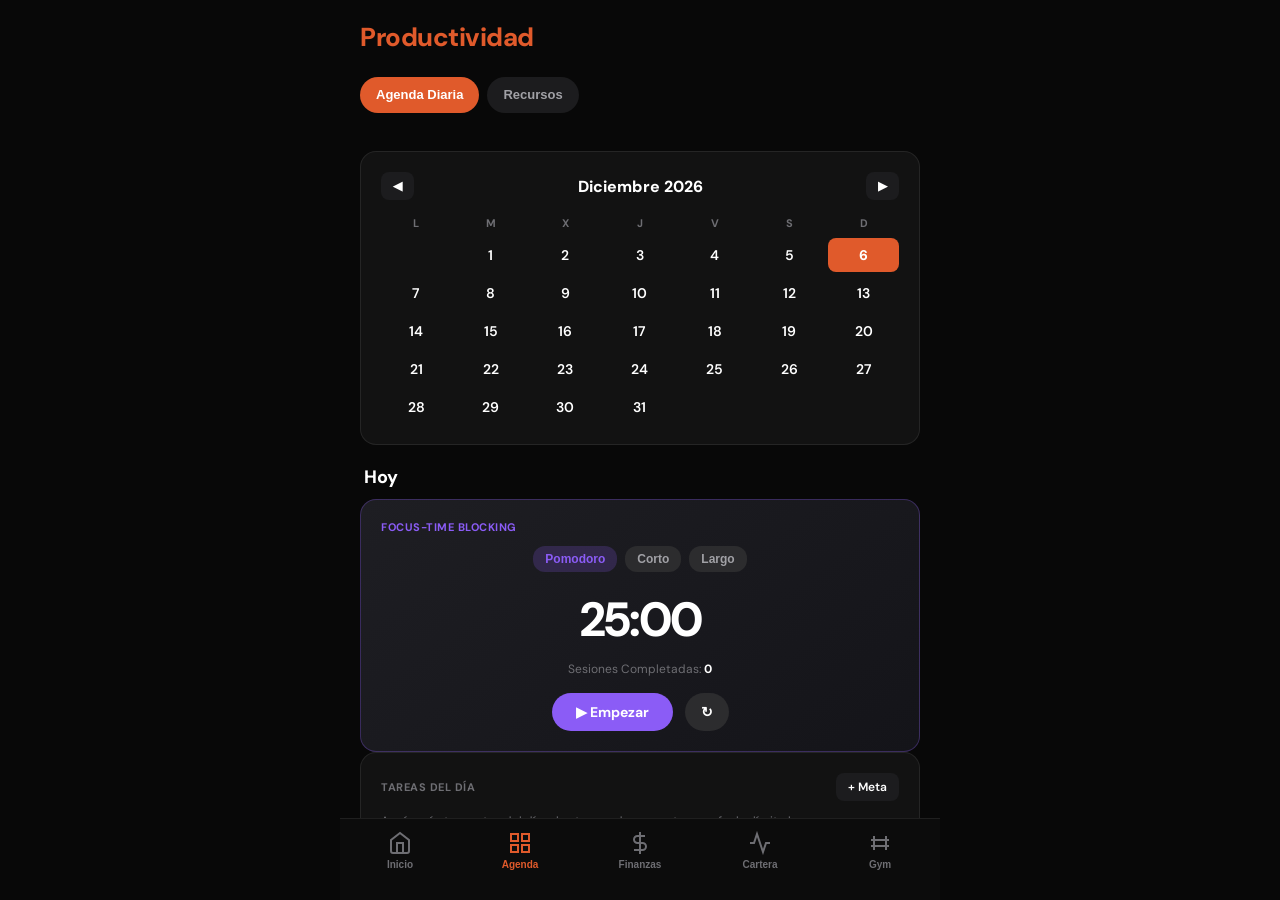
==== calendario.html @ c9ccfb36 "Update calendario.html" ====
<!DOCTYPE html>
<html lang="es">
<head>
<meta charset="UTF-8">
<meta name="viewport" content="width=device-width, initial-scale=1.0, maximum-scale=1.0, user-scalable=no">
<meta name="theme-color" content="#080808">
<title>Dancab - Productividad</title>
<link href="https://fonts.googleapis.com/css2?family=DM+Sans:wght@400;500;700;800&display=swap" rel="stylesheet">
<link rel="stylesheet" href="css/base.css">
<link rel="stylesheet" href="css/UI.css">
<style>
  /* Estilos Calendario y Widgets */
  .cal-header { display: flex; justify-content: space-between; align-items: center; margin-bottom: 16px; }
  .cal-grid { display: grid; grid-template-columns: repeat(7, 1fr); gap: 4px; text-align: center; }
  .cal-day-name { font-size: 11px; font-weight: 700; color: var(--t3); margin-bottom: 8px; }
  .cal-day { padding: 8px 0; border-radius: 8px; font-size: 14px; font-weight: 600; color: var(--t1); cursor: pointer; transition: 0.2s; display: flex; flex-direction: column; align-items: center; justify-content: center; }
  .cal-day.empty { visibility: hidden; }
  .cal-day.today { color: var(--acc); font-weight: 800; }
  .cal-day.selected { background: var(--acc); color: #fff; }
  
  .pomo-timer { font-size: 48px; font-weight: 800; text-align: center; letter-spacing: -2px; margin: 10px 0; font-variant-numeric: tabular-nums; }
  .pomo-tabs { display: flex; gap: 8px; justify-content: center; margin-bottom: 16px; }
  .pomo-tab { background: var(--bg4); color: var(--t2); border: none; padding: 6px 12px; border-radius: 12px; font-size: 12px; font-weight: 700; cursor: pointer; }
  .pomo-tab.on { background: rgba(139, 92, 246, 0.2); color: #8b5cf6; }
  
  .check-circle { width: 20px; height: 20px; border-radius: 50%; border: 2px solid var(--line); display: flex; align-items: center; justify-content: center; cursor: pointer; flex-shrink: 0; }
  .check-circle.checked { background: var(--acc); border-color: var(--acc); }
  .check-circle.checked::after { content: '✓'; color: #fff; font-size: 12px; font-weight: bold; }

  /* Pill Styles Fijos */
  .ag-pill-container { display: flex; flex-direction: row; align-items: center; gap: 8px; margin-bottom: 16px; overflow-x: auto; padding-bottom: 4px; width: 100%; flex: 0 0 auto; min-height: 45px; }
  .ag-pill-container::-webkit-scrollbar { display: none; }
  .ag-pill { background: var(--bg3); color: var(--t2); padding: 8px 16px; border-radius: 20px; font-size: 13px; font-weight: 700; cursor: pointer; white-space: nowrap; border: none; flex: 0 0 auto; height: 36px; display: inline-flex; align-items: center; justify-content: center; }
  .ag-pill.on { background: var(--acc); color: #fff; }
</style>
</head>
<body>
<div class="app">

  <div class="screen on">
    <div class="topbar">
      <div style="font-weight:800;font-size:26px;color:var(--acc);letter-spacing:-0.5px;">Productividad</div>
    </div>

    <div class="scroll" style="padding-bottom: 90px;">

      <!-- SELECTOR DE VISTAS -->
      <div class="ag-pill-container" id="s-tareas">
        <button class="ag-pill on" onclick="switchTaskView('agenda', this)">Agenda Diaria</button>
        <button class="ag-pill" onclick="switchTaskView('resources', this)">Recursos</button>
      </div>

      <!-- VISTA 1: AGENDA -->
      <div id="tv-agenda">
          <div class="card card-full">
            <div class="cal-header">
                <button class="btn btn-sm" style="background:var(--bg3); color:var(--t1);" onclick="changeMonth(-1)">◀</button>
                <div id="cal-month-year" style="font-weight:800; font-size:16px; text-transform:capitalize;">Mes Año</div>
                <button class="btn btn-sm" style="background:var(--bg3); color:var(--t1);" onclick="changeMonth(1)">▶</button>
            </div>
            <div class="cal-grid">
                <div class="cal-day-name">L</div><div class="cal-day-name">M</div><div class="cal-day-name">X</div><div class="cal-day-name">J</div><div class="cal-day-name">V</div><div class="cal-day-name">S</div><div class="cal-day-name">D</div>
            </div>
            <div class="cal-grid" id="cal-days"></div>
          </div>

          <div style="margin: 20px 0 10px 4px; font-weight:800; font-size:18px; color:var(--t1);" id="selected-date-label">Hoy</div>

          <!-- FOCUS-TIME BLOCKING -->
          <div class="card card-full" style="background: linear-gradient(145deg, rgba(30,30,35,1) 0%, rgba(20,20,25,1) 100%); border: 1px solid rgba(139, 92, 246, 0.3);">
            <div class="card-title" style="color: #8b5cf6;" id="pomo-label">FOCUS-TIME BLOCKING</div>
            <div class="pomo-tabs" id="tv-pomo">
                <button class="pomo-tab on" onclick="setPomoMode('focus', this)">Pomodoro</button>
                <button class="pomo-tab" onclick="setPomoMode('short', this)">Corto</button>
                <button class="pomo-tab" onclick="setPomoMode('long', this)">Largo</button>
            </div>
            <div class="pomo-timer" id="pomo-display">25:00</div>
            <div style="text-align:center; font-size:12px; color:var(--t3); margin-bottom:16px;">Sesiones Completadas: <span id="pomo-sessions" style="color:var(--t1); font-weight:bold;">0</span></div>
            <div style="display:flex; justify-content:center; gap:12px;">
                <button class="btn" style="background:#8b5cf6; color:#fff; font-weight:700; padding:10px 24px; border-radius:20px;" id="pomo-play" onclick="togglePomo()">▶ Empezar</button>
                <button class="btn" style="background:var(--bg4); color:var(--t1); font-weight:700; padding:10px 16px; border-radius:20px;" onclick="resetPomo()">↻</button>
            </div>
          </div>

          <!-- GOAL SETTING (METAS) -->
          <div class="card card-full">
            <div class="card-header" style="margin-bottom:12px;">
                <span class="card-title" style="margin-bottom:0;">TAREAS DEL DÍA</span>
                <button class="btn btn-sm" style="background:var(--bg3); color:var(--t1);" onclick="openModal('modal-task')">+ Meta</button>
            </div>
            <div style="font-size:12px; color:var(--t3); margin-bottom:16px;">Aquí verás tus metas del día y las tareas de proyectos con fecha límite hoy.</div>
            <div id="tasks-list"></div>
          </div>

          <!-- PROYECTOS (Reemplazando Hábitos) -->
          <div class="card card-full">
              <div class="card-header" style="margin-bottom:12px;">
                  <span class="card-title" style="margin-bottom:0;">PROYECTOS</span>
              </div>
              <div style="font-size:12px; color:var(--t3); margin-bottom:16px;">Crea una Meta con categoría "Otro" para añadir un proyecto aquí.</div>
              <div id="projects-container">
                  <!-- Se rellena con JS -->
              </div>
          </div>
      </div>

      <!-- VISTA 2: RECURSOS -->
      <div id="tv-resources" style="display:none;">
        <div class="card card-full">
            <div class="card-header" style="margin-bottom:16px;">
                <span class="card-title" style="margin-bottom:0;">WORKSPACE & RESOURCES</span>
                <button class="btn btn-sm" style="background:var(--acc); color:#fff;" onclick="openModal('modal-resource')">+ Recurso</button>
            </div>
            <div id="resources-list"></div>
        </div>
      </div>

    </div>
  </div>

  <nav class="nav">
    <button class="nav-btn" onclick="window.location.href='index.html'"><svg viewBox="0 0 24 24" fill="none" stroke="currentColor" stroke-width="2"><path d="M3 9l9-7 9 7v11a2 2 0 01-2 2H5a2 2 0 01-2-2z"/><polyline points="9 22 9 12 15 12 15 22"/></svg><span class="nav-label">Inicio</span></button>
    <button class="nav-btn on" onclick="window.location.href='calendario.html'"><svg viewBox="0 0 24 24" fill="none" stroke="currentColor" stroke-width="2"><rect x="3" y="3" width="7" height="7"/><rect x="14" y="3" width="7" height="7"/><rect x="3" y="14" width="7" height="7"/><rect x="14" y="14" width="7" height="7"/></svg><span class="nav-label">Agenda</span></button>
    <button class="nav-btn" onclick="window.location.href='finanzas.html'"><svg viewBox="0 0 24 24" fill="none" stroke="currentColor" stroke-width="2"><line x1="12" y1="1" x2="12" y2="23"/><path d="M17 5H9.5a3.5 3.5 0 000 7h5a3.5 3.5 0 010 7H6"/></svg><span class="nav-label">Finanzas</span></button>
    <button class="nav-btn" onclick="window.location.href='cartera.html'"><svg viewBox="0 0 24 24" fill="none" stroke="currentColor" stroke-width="2"><polyline points="22 12 18 12 15 21 9 3 6 12 2 12"/></svg><span class="nav-label">Cartera</span></button>
    <button class="nav-btn" onclick="window.location.href='gym.html'"><svg viewBox="0 0 24 24" fill="none" stroke="currentColor" stroke-width="2"><path d="M6 5v14M18 5v14M3 9h18M3 15h18"/></svg><span class="nav-label">Gym</span></button>
  </nav>

  <!-- MODAL: AÑADIR META / PROYECTO -->
  <div class="overlay" id="modal-task" onclick="closeModal('modal-task',event)">
    <div class="modal">
      <div class="modal-handle"></div>
      <div class="modal-title" style="margin-bottom:20px;">Nueva Meta</div>
      <label class="form-label">¿Qué quieres lograr?</label>
      <input type="text" id="t-name" class="form-input" placeholder="...">
      
      <div style="display:flex; gap:10px;">
          <div style="flex:1;">
              <label class="form-label">Categoría</label>
              <select id="t-cat" class="form-input">
                  <option value="Trabajo">Trabajo</option>
                  <option value="Personal">Personal</option>
                  <option value="Estudio">Estudio</option>
                  <option value="Otro">Otro (Proyecto)</option>
              </select>
          </div>
          <div style="flex:1;">
              <label class="form-label">Hora (Opcional)</label>
              <input type="time" id="t-time" class="form-input">
          </div>
      </div>

      <div style="display:flex; gap:10px;">
          <div style="flex:1;">
              <label class="form-label">Fecha de inicio/Límite</label>
              <input type="date" id="t-start-date" class="form-input">
          </div>
          <div style="flex:1;">
              <label class="form-label">Repetir</label>
              <select id="t-recurrence" class="form-input" onchange="toggleCustomRecurrence()">
                  <option value="none">Solo este día</option>
                  <option value="weekdays">Lunes a Viernes</option>
                  <option value="daily">Todos los días</option>
                  <option value="weekly">Semanalmente</option>
                  <option value="custom">Personalizado...</option>
              </select>
          </div>
      </div>

      <div id="custom-recurrence-options" style="display:none; background:var(--bg2); padding:16px; border-radius:12px; margin-bottom:16px; border:1px solid var(--line);">
          <label class="form-label" style="font-size:11px; margin-top:0;">Días de la semana</label>
          <div style="display:flex; gap:4px; margin-bottom:16px; justify-content:space-between;">
              <button class="btn btn-sm custom-day-btn" data-day="1" style="background:var(--bg3); color:var(--t1); flex:1; padding:8px 0; font-size: 10px;" onclick="toggleCustomDay(this)">L</button>
              <button class="btn btn-sm custom-day-btn" data-day="2" style="background:var(--bg3); color:var(--t1); flex:1; padding:8px 0; font-size: 10px;" onclick="toggleCustomDay(this)">M</button>
              <button class="btn btn-sm custom-day-btn" data-day="3" style="background:var(--bg3); color:var(--t1); flex:1; padding:8px 0; font-size: 10px;" onclick="toggleCustomDay(this)">X</button>
              <button class="btn btn-sm custom-day-btn" data-day="4" style="background:var(--bg3); color:var(--t1); flex:1; padding:8px 0; font-size: 10px;" onclick="toggleCustomDay(this)">J</button>
              <button class="btn btn-sm custom-day-btn" data-day="5" style="background:var(--bg3); color:var(--t1); flex:1; padding:8px 0; font-size: 10px;" onclick="toggleCustomDay(this)">V</button>
              <button class="btn btn-sm custom-day-btn" data-day="6" style="background:var(--bg3); color:var(--t1); flex:1; padding:8px 0; font-size: 10px;" onclick="toggleCustomDay(this)">S</button>
              <button class="btn btn-sm custom-day-btn" data-day="0" style="background:var(--bg3); color:var(--t1); flex:1; padding:8px 0; font-size: 10px;" onclick="toggleCustomDay(this)">D</button>
          </div>
          <label class="form-label" style="font-size:11px;">Fecha de fin</label>
          <input type="date" id="t-recurrence-end" class="form-input" style="margin-bottom:0;">
      </div>

      <button class="btn btn-primary" style="width:100%; margin-top:10px;" onclick="addTask()">Guardar Meta / Proyecto</button>
    </div>
  </div>

  <!-- MODAL: VER DETALLES DE LA TAREA -->
  <div class="overlay" id="modal-view-task" onclick="closeModal('modal-view-task',event)">
    <div class="modal">
      <div class="modal-handle"></div>
      <div class="modal-title" id="vt-title" style="margin-bottom:10px; color:var(--acc);">Título</div>
      <div id="vt-meta" style="font-size:12px; color:var(--t3); margin-bottom:20px; font-weight:600; line-height: 1.5;"></div>
      <label class="form-label" style="font-size:10px;">DESCRIPCIÓN</label>
      <div id="vt-desc" style="font-size:14px; color:var(--t1); white-space: pre-wrap; background: var(--bg2); padding: 16px; border-radius: 10px; border: 1px solid var(--line); min-height: 60px;"></div>
    </div>
  </div>

  <!-- MODAL: RECURSO -->
  <div class="overlay" id="modal-resource" onclick="closeModal('modal-resource',event)">
    <div class="modal">
      <div class="modal-handle"></div>
      <div class="modal-title" style="margin-bottom:20px;">Nuevo Recurso</div>
      <label class="form-label">Título</label>
      <input type="text" id="res-title" class="form-input" placeholder="...">
      <label class="form-label">URL</label>
      <input type="url" id="res-url" class="form-input" placeholder="https://...">
      <label class="form-label">Etiqueta</label>
      <input type="text" id="res-cat" class="form-input" placeholder="Ej: Trabajo, Guías...">
      <button class="btn btn-primary" style="width:100%; margin-top:10px;" onclick="addResource()">Guardar Recurso</button>
    </div>
  </div>

  <div class="toast-container" id="toast-container"></div>
</div>

<script src="js/main.js?v=99"></script>
<script src="js/calendario.js?v=99"></script>
</body>
</html>
---- css/base.css ----
:root {
  /* Fondo y tarjetas */
  --bg1: #080808;
  --bg2: #121212;
  --bg3: #1c1c1e;
  --bg4: #2c2c2e;
  
  /* Textos */
  --t1: #ffffff;
  --t2: #a1a1a6;
  --t3: #6e6e73;
  
  /* Colores de acento */
  --acc: #e05a2b; /* Naranja principal Dancab */
  --blu: #3b82f6; 
  --grn: #27ae60; 
  --red: #e74c3c; 
  --yel: #f59e0b; 
  --pur: #8b5cf6;
  
  /* Líneas divisorias */
  --line: rgba(255, 255, 255, 0.08);
}

* { 
  margin: 0; 
  padding: 0; 
  box-sizing: border-box; 
  -webkit-tap-highlight-color: transparent; 
}

body { 
  font-family: 'DM Sans', sans-serif; 
  background: var(--bg1); 
  color: var(--t1); 
  overflow: hidden; 
}
---- css/UI.css ----
/* =========================================
   RESETEO Y ESTRUCTURA (FIX MÓVIL)
   ========================================= */
html, body {
    height: 100%;
    margin: 0;
    padding: 0;
    overflow: hidden; 
    background: var(--bg1);
}

.app { 
    height: 100dvh; 
    width: 100vw; 
    display: flex; 
    flex-direction: column; 
    max-width: 600px; 
    margin: 0 auto; 
    background: var(--bg1); 
    position: relative;
}

.screen { flex: 1; display: none; flex-direction: column; overflow: hidden; }
.screen.on { display: flex; }

/* =========================================
   ÁREA DE SCROLL (MÓVIL FIX - VISIÓN COMPLETA)
   ========================================= */
.scroll { 
    flex: 1; 
    overflow-y: auto; 
    padding: 10px 20px 180px; /* Este margen evita que el menú tape el contenido */
    display: flex; 
    flex-direction: column; 
    gap: 16px; 
    -webkit-overflow-scrolling: touch; 
}

/* =========================================
   COMPONENTES DE INTERFAZ (TARJETAS)
   ========================================= */
.topbar { padding: 20px 20px 10px; display: flex; justify-content: space-between; align-items: center; z-index: 10; background: var(--bg1); }
.page-title { font-size: 24px; font-weight: 700; color: var(--t1); }

.card { background: var(--bg2); border-radius: 16px; padding: 20px; border: 1px solid var(--line); }
.card-full { grid-column: 1 / -1; }
.card-header { display: flex; justify-content: space-between; align-items: center; margin-bottom: 16px; }
.card-title { font-size: 11px; color: var(--t3); font-weight: 700; text-transform: uppercase; letter-spacing: 0.5px; margin-bottom: 12px; display: block; }
.big-bal { font-size: 32px; font-weight: 800; color: var(--t1); margin-top: 4px; }

/* =========================================
   FORMULARIOS Y BOTONES (RECUPERADOS COMO ANTES)
   ========================================= */
.form-label { font-size: 11px; font-weight: 700; color: var(--acc); margin-bottom: 6px; text-transform: uppercase; letter-spacing: 0.5px; display: block; }
.form-input { width: 100%; padding: 12px; background: var(--bg3); border: 1px solid var(--line); border-radius: 10px; color: var(--t1); font-family: inherit; font-size: 14px; box-sizing: border-box; margin-bottom: 16px; transition: border-color 0.2s; }
.form-input:focus { outline: none; border-color: var(--acc); }

.btn { background: var(--bg3); color: var(--t1); border: none; padding: 12px 20px; border-radius: 12px; font-weight: 600; font-size: 14px; cursor: pointer; transition: 0.2s; font-family: inherit; }
.btn-sm { padding: 6px 12px; font-size: 12px; border-radius: 8px; }
.btn-primary { background: var(--acc); color: #fff; }
.btn-danger { background: transparent !important; border: none !important; color: var(--red) !important; font-size: 16px !important; font-weight: bold; cursor: pointer; padding: 4px 8px; display: inline-flex; align-items: center; justify-content: center; transition: opacity 0.2s; }

/* =========================================
   MODALES (VENTANAS DE AÑADIR RECUPERADAS)
   ========================================= */
.overlay { position: fixed; top: 0; left: 0; width: 100%; height: 100%; background: rgba(0,0,0,0.6); z-index: 100; opacity: 0; pointer-events: none; transition: 0.3s; display: flex; align-items: flex-end; justify-content: center; backdrop-filter: blur(5px); }
.overlay.on { opacity: 1; pointer-events: all; }
.modal { background: var(--bg2); width: 100%; max-width: 600px; border-radius: 24px 24px 0 0; padding: 24px; transform: translateY(100%); transition: 0.3s cubic-bezier(0.1, 0.8, 0.2, 1); max-height: 90vh; overflow-y: auto; border-top: 1px solid var(--line); }
.overlay.on .modal { transform: translateY(0); }
.modal-handle { width: 40px; height: 4px; background: var(--bg4); border-radius: 2px; margin: 0 auto 20px; }

/* =========================================
   PESTAÑAS (TABS DE GYM Y FINANZAS)
   ========================================= */
.fin-tabs, .gym-tabs { display: flex; gap: 10px; margin-bottom: 16px; overflow-x: auto; padding: 4px 0; flex-shrink: 0; scrollbar-width: none; }
.fin-tabs::-webkit-scrollbar { display: none; }
.fin-tab, .gym-tab { background: var(--bg3); color: var(--t2); border: none; padding: 12px 24px; border-radius: 25px; font-weight: 700; font-size: 13px; cursor: pointer; transition: all 0.2s; white-space: nowrap; flex-shrink: 0; min-height: 40px; display: flex; align-items: center; justify-content: center; }
.fin-tab.on, .gym-tab.on { background: var(--acc); color: #fff; box-shadow: 0 4px 10px rgba(224, 90, 43, 0.3); }

/* =========================================
   BARRA DE NAVEGACIÓN INFERIOR (SÓLIDA Y SEGURA)
   ========================================= */
.nav { 
    position: fixed; 
    bottom: 0; 
    left: 50%; 
    transform: translateX(-50%); 
    width: 100%; 
    max-width: 600px;
    background: #0c0c0c; 
    border-top: 1px solid var(--line); 
    display: flex; 
    justify-content: space-around; 
    padding: 12px 0 30px; 
    z-index: 100; 
}

.nav-btn { 
    background: none !important; 
    border: none !important; 
    box-shadow: none !important;
    color: var(--t3); 
    display: flex; 
    flex-direction: column; 
    align-items: center; 
    gap: 4px; 
    cursor: pointer; 
    transition: 0.2s;
    flex: 1;
    -webkit-tap-highlight-color: transparent; 
}

.nav-btn.on { color: var(--acc); }
.nav-btn svg { width: 24px; height: 24px; stroke: currentColor; }
.nav-label { font-size: 10px; font-weight: 600; }


.modal-handle { 
    width: 40px; 
    height: 4px; 
    background: var(--bg4); 
    border-radius: 2px; 
    margin: 0 auto 20px; 
    position: relative;
}

/* Esto crea un área táctil invisible más grande para que sea fácil agarrarlo */
.modal-handle::after {
    content: '';
    position: absolute;
    top: -20px;
    bottom: -20px;
    left: -30px;
    right: -30px;
}
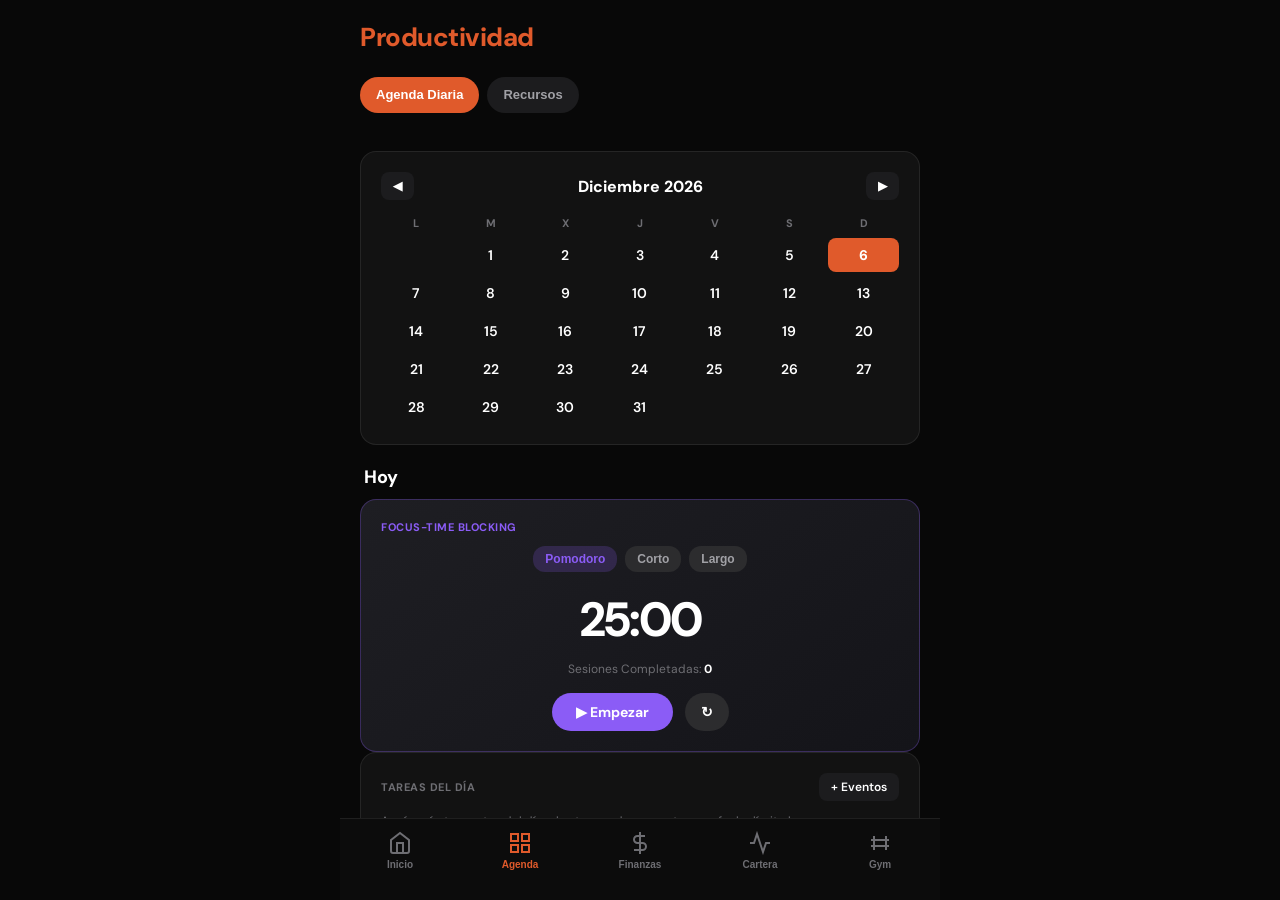
==== commit 80319941: "Update calendario.html" ====
--- a/calendario.html
+++ b/calendario.html
@@ -86,13 +86,13 @@
           <div class="card card-full">
             <div class="card-header" style="margin-bottom:12px;">
                 <span class="card-title" style="margin-bottom:0;">TAREAS DEL DÍA</span>
-                <button class="btn btn-sm" style="background:var(--bg3); color:var(--t1);" onclick="openModal('modal-task')">+ Meta</button>
+                <button class="btn btn-sm" style="background:var(--bg3); color:var(--t1);" onclick="openModal('modal-task')">+ Eventos</button>
             </div>
             <div style="font-size:12px; color:var(--t3); margin-bottom:16px;">Aquí verás tus metas del día y las tareas de proyectos con fecha límite hoy.</div>
             <div id="tasks-list"></div>
           </div>
 
-          <!-- PROYECTOS (Reemplazando Hábitos) -->
+          <!-- PROYECTOS -->
           <div class="card card-full">
               <div class="card-header" style="margin-bottom:12px;">
                   <span class="card-title" style="margin-bottom:0;">PROYECTOS</span>
@@ -126,6 +126,20 @@
     <button class="nav-btn" onclick="window.location.href='gym.html'"><svg viewBox="0 0 24 24" fill="none" stroke="currentColor" stroke-width="2"><path d="M6 5v14M18 5v14M3 9h18M3 15h18"/></svg><span class="nav-label">Gym</span></button>
   </nav>
 
+  <!-- ================= MODALES ================= -->
+
+  <!-- MODAL: CONFIRMAR BORRADO -->
+  <div class="overlay" id="modal-confirm-delete" onclick="closeModal('modal-confirm-delete',event)">
+    <div class="modal">
+      <div class="modal-title" id="confirm-del-title" style="margin-bottom:10px; color:var(--red);">Eliminar</div>
+      <div id="confirm-del-msg" style="font-size:14px; color:var(--t1); margin-bottom:24px;">¿Estás seguro?</div>
+      <div style="display:flex; gap:10px;">
+          <button class="btn" style="flex:1; background:var(--bg3); color:var(--t1);" onclick="closeModal('modal-confirm-delete')">Cancelar</button>
+          <button class="btn btn-danger" style="flex:1; background:var(--red); color:#fff; border:none;" id="confirm-del-btn">Sí, borrar</button>
+      </div>
+    </div>
+  </div>
+
   <!-- MODAL: AÑADIR META / PROYECTO -->
   <div class="overlay" id="modal-task" onclick="closeModal('modal-task',event)">
     <div class="modal">
@@ -152,7 +166,7 @@
 
       <div style="display:flex; gap:10px;">
           <div style="flex:1;">
-              <label class="form-label">Fecha de inicio/Límite</label>
+              <label class="form-label">Fecha de inicio</label>
               <input type="date" id="t-start-date" class="form-input">
           </div>
           <div style="flex:1;">
@@ -197,6 +211,77 @@
     </div>
   </div>
 
+  <!-- MODAL: EDITAR META DIARIA -->
+  <div class="overlay" id="modal-edit-daily-task" onclick="closeModal('modal-edit-daily-task',event)">
+    <div class="modal">
+      <div class="modal-handle"></div>
+      <div class="modal-title" style="margin-bottom:20px;">Editar Meta</div>
+      
+      <input type="hidden" id="edit-dt-id">
+      
+      <label class="form-label">¿Qué quieres lograr?</label>
+      <input type="text" id="edit-dt-name" class="form-input">
+      
+      <label class="form-label">Descripción</label>
+      <textarea id="edit-dt-desc" class="form-input" style="min-height:60px;resize:none;" placeholder="..."></textarea>
+
+      <div style="display:flex; gap:10px;">
+          <div style="flex:1;">
+              <label class="form-label">Categoría</label>
+              <select id="edit-dt-cat" class="form-input">
+                  <option value="Trabajo">Trabajo</option>
+                  <option value="Personal">Personal</option>
+                  <option value="Estudio">Estudio</option>
+              </select>
+          </div>
+          <div style="flex:1;">
+              <label class="form-label">Hora</label>
+              <input type="time" id="edit-dt-time" class="form-input">
+          </div>
+      </div>
+      
+      <label class="form-label">Fecha</label>
+      <input type="date" id="edit-dt-date" class="form-input">
+
+      <button class="btn btn-primary" style="width:100%; margin-top:10px;" onclick="saveEditDailyTask()">Guardar Cambios</button>
+    </div>
+  </div>
+
+  <!-- MODAL: EDITAR TAREA DE PROYECTO -->
+  <div class="overlay" id="modal-edit-project-task" onclick="closeModal('modal-edit-project-task',event)">
+    <div class="modal">
+      <div class="modal-handle"></div>
+      <div class="modal-title" style="margin-bottom:20px;">Editar Tarea de Proyecto</div>
+      
+      <input type="hidden" id="edit-pt-pid">
+      <input type="hidden" id="edit-pt-tid">
+
+      <label class="form-label">Nombre de la tarea</label>
+      <input type="text" id="edit-pt-name" class="form-input" placeholder="...">
+
+      <label class="form-label">Descripción</label>
+      <textarea id="edit-pt-desc" class="form-input" style="min-height:60px;resize:none;" placeholder="..."></textarea>
+
+      <div style="display:flex; gap:10px;">
+          <div style="flex:1;">
+              <label class="form-label">Prioridad</label>
+              <select id="edit-pt-priority" class="form-input">
+                  <option value="ui">Urgente + Imp 🔴</option>
+                  <option value="ni">No Urg + Imp 🔵</option>
+                  <option value="un">Urg + No Imp 🟡</option>
+                  <option value="nn">No Urg + No Imp ⚪</option>
+              </select>
+          </div>
+          <div style="flex:1;">
+              <label class="form-label">Fecha Límite</label>
+              <input type="date" id="edit-pt-deadline" class="form-input">
+          </div>
+      </div>
+
+      <button class="btn btn-primary" style="width:100%; margin-top:10px;" onclick="saveEditProjectTask()">Guardar Cambios</button>
+    </div>
+  </div>
+
   <!-- MODAL: RECURSO -->
   <div class="overlay" id="modal-resource" onclick="closeModal('modal-resource',event)">
     <div class="modal">
@@ -215,7 +300,7 @@
   <div class="toast-container" id="toast-container"></div>
 </div>
 
-<script src="js/main.js?v=99"></script>
-<script src="js/calendario.js?v=99"></script>
+<script src="js/main.js?v=108"></script>
+<script src="js/calendario.js?v=108"></script>
 </body>
 </html>
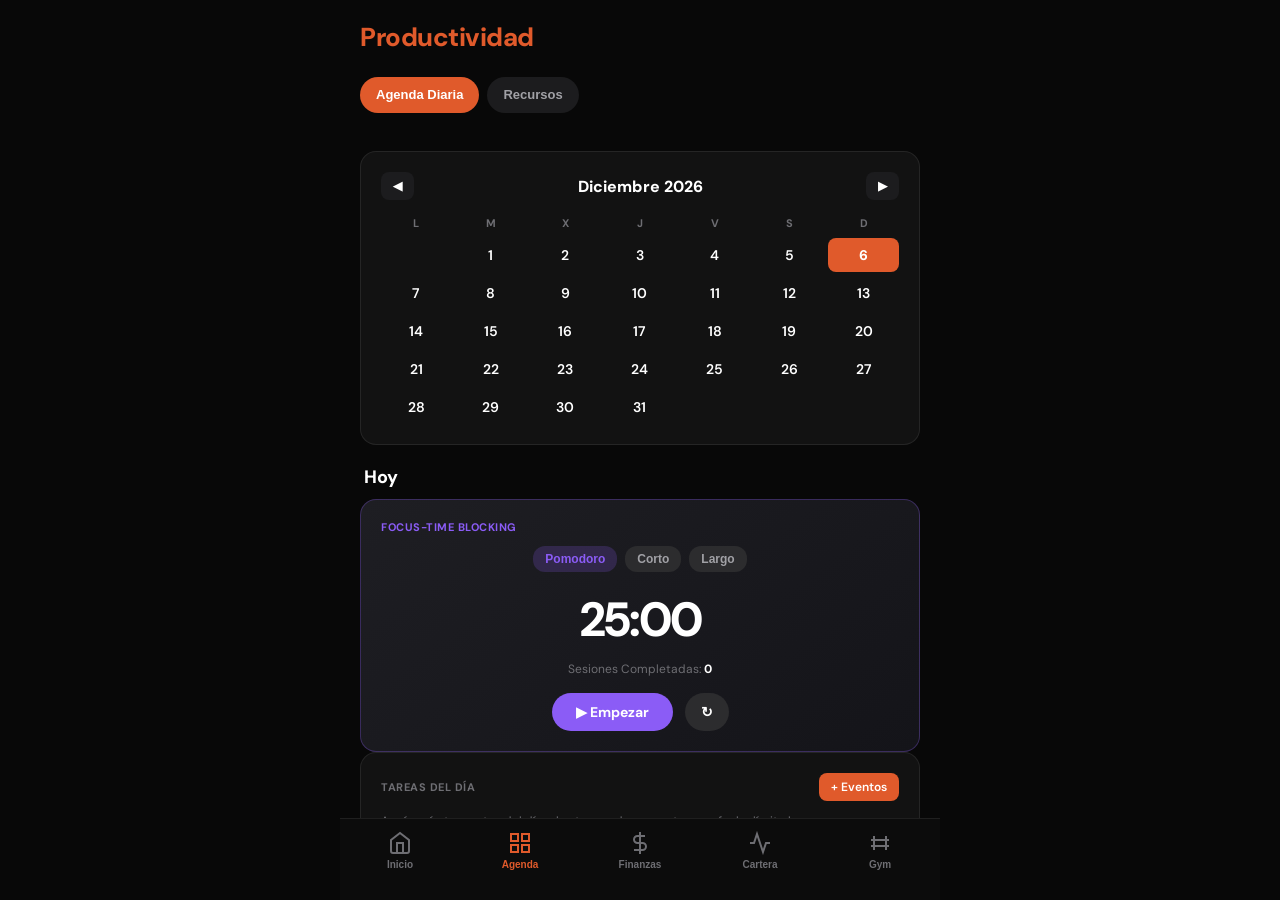
==== commit fa65585e: "Update calendario.html" ====
--- a/calendario.html
+++ b/calendario.html
@@ -86,7 +86,7 @@
           <div class="card card-full">
             <div class="card-header" style="margin-bottom:12px;">
                 <span class="card-title" style="margin-bottom:0;">TAREAS DEL DÍA</span>
-                <button class="btn btn-sm" style="background:var(--bg3); color:var(--t1);" onclick="openModal('modal-task')">+ Eventos</button>
+                <button class="btn btn-sm" style="background:var(--acc); color:var(--t1);" onclick="openModal('modal-task')">+ Eventos</button>
             </div>
             <div style="font-size:12px; color:var(--t3); margin-bottom:16px;">Aquí verás tus metas del día y las tareas de proyectos con fecha límite hoy.</div>
             <div id="tasks-list"></div>
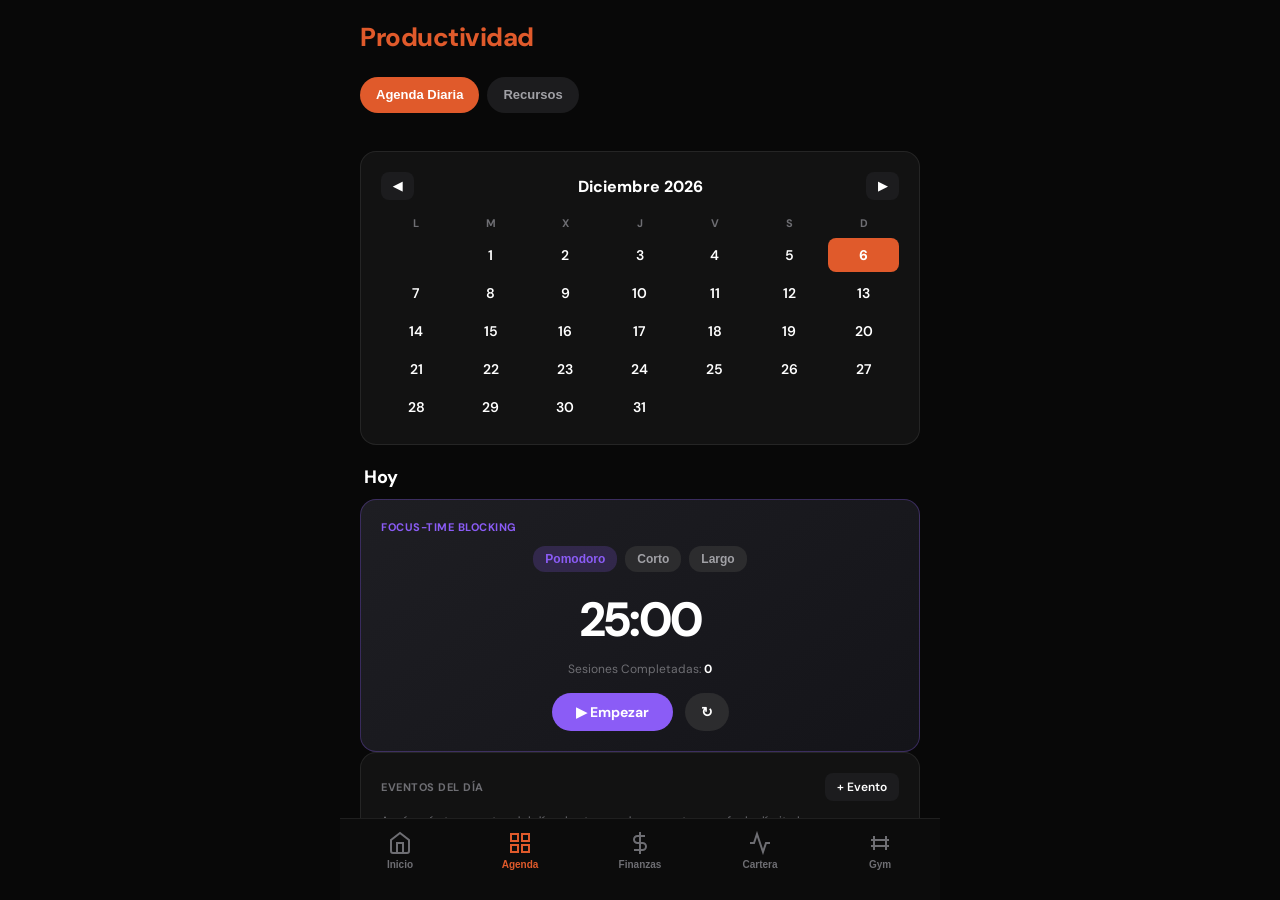
==== commit b8a7780b: "Update calendario.html" ====
--- a/calendario.html
+++ b/calendario.html
@@ -82,13 +82,13 @@
             </div>
           </div>
 
-          <!-- GOAL SETTING (METAS) -->
+          <!-- EVENTOS DEL DÍA -->
           <div class="card card-full">
             <div class="card-header" style="margin-bottom:12px;">
-                <span class="card-title" style="margin-bottom:0;">TAREAS DEL DÍA</span>
-                <button class="btn btn-sm" style="background:var(--acc); color:var(--t1);" onclick="openModal('modal-task')">+ Eventos</button>
-            </div>
-            <div style="font-size:12px; color:var(--t3); margin-bottom:16px;">Aquí verás tus metas del día y las tareas de proyectos con fecha límite hoy.</div>
+                <span class="card-title" style="margin-bottom:0;">EVENTOS DEL DÍA</span>
+                <button class="btn btn-sm" style="background:var(--bg3); color:var(--t1);" onclick="openModal('modal-task')">+ Evento</button>
+            </div>
+            <div style="font-size:12px; color:var(--t3); margin-bottom:16px;">Aquí verás tus eventos del día y las tareas de proyectos con fecha límite hoy.</div>
             <div id="tasks-list"></div>
           </div>
 
@@ -97,7 +97,7 @@
               <div class="card-header" style="margin-bottom:12px;">
                   <span class="card-title" style="margin-bottom:0;">PROYECTOS</span>
               </div>
-              <div style="font-size:12px; color:var(--t3); margin-bottom:16px;">Crea una Meta con categoría "Otro" para añadir un proyecto aquí.</div>
+              <div style="font-size:12px; color:var(--t3); margin-bottom:16px;">Crea un Nuevo Evento con categoría "Otro" para añadir un proyecto aquí.</div>
               <div id="projects-container">
                   <!-- Se rellena con JS -->
               </div>
@@ -140,13 +140,17 @@
     </div>
   </div>
 
-  <!-- MODAL: AÑADIR META / PROYECTO -->
+  <!-- MODAL: AÑADIR EVENTO / PROYECTO -->
   <div class="overlay" id="modal-task" onclick="closeModal('modal-task',event)">
     <div class="modal">
       <div class="modal-handle"></div>
-      <div class="modal-title" style="margin-bottom:20px;">Nueva Meta</div>
+      <div class="modal-title" style="margin-bottom:20px;">Nuevo Evento</div>
+      
       <label class="form-label">¿Qué quieres lograr?</label>
       <input type="text" id="t-name" class="form-input" placeholder="...">
+      
+      <label class="form-label">Descripción (Opcional)</label>
+      <textarea id="t-desc" class="form-input" style="min-height:60px;resize:none;" placeholder="Detalles del evento o proyecto..."></textarea>
       
       <div style="display:flex; gap:10px;">
           <div style="flex:1;">
@@ -196,7 +200,7 @@
           <input type="date" id="t-recurrence-end" class="form-input" style="margin-bottom:0;">
       </div>
 
-      <button class="btn btn-primary" style="width:100%; margin-top:10px;" onclick="addTask()">Guardar Meta / Proyecto</button>
+      <button class="btn btn-primary" style="width:100%; margin-top:10px;" onclick="addTask()">Guardar Evento / Proyecto</button>
     </div>
   </div>
 
@@ -211,11 +215,11 @@
     </div>
   </div>
 
-  <!-- MODAL: EDITAR META DIARIA -->
+  <!-- MODAL: EDITAR EVENTO DIARIO -->
   <div class="overlay" id="modal-edit-daily-task" onclick="closeModal('modal-edit-daily-task',event)">
     <div class="modal">
       <div class="modal-handle"></div>
-      <div class="modal-title" style="margin-bottom:20px;">Editar Meta</div>
+      <div class="modal-title" style="margin-bottom:20px;">Editar Evento</div>
       
       <input type="hidden" id="edit-dt-id">
       
@@ -300,7 +304,7 @@
   <div class="toast-container" id="toast-container"></div>
 </div>
 
-<script src="js/main.js?v=108"></script>
-<script src="js/calendario.js?v=108"></script>
+<script src="js/main.js?v=113"></script>
+<script src="js/calendario.js?v=113"></script>
 </body>
 </html>
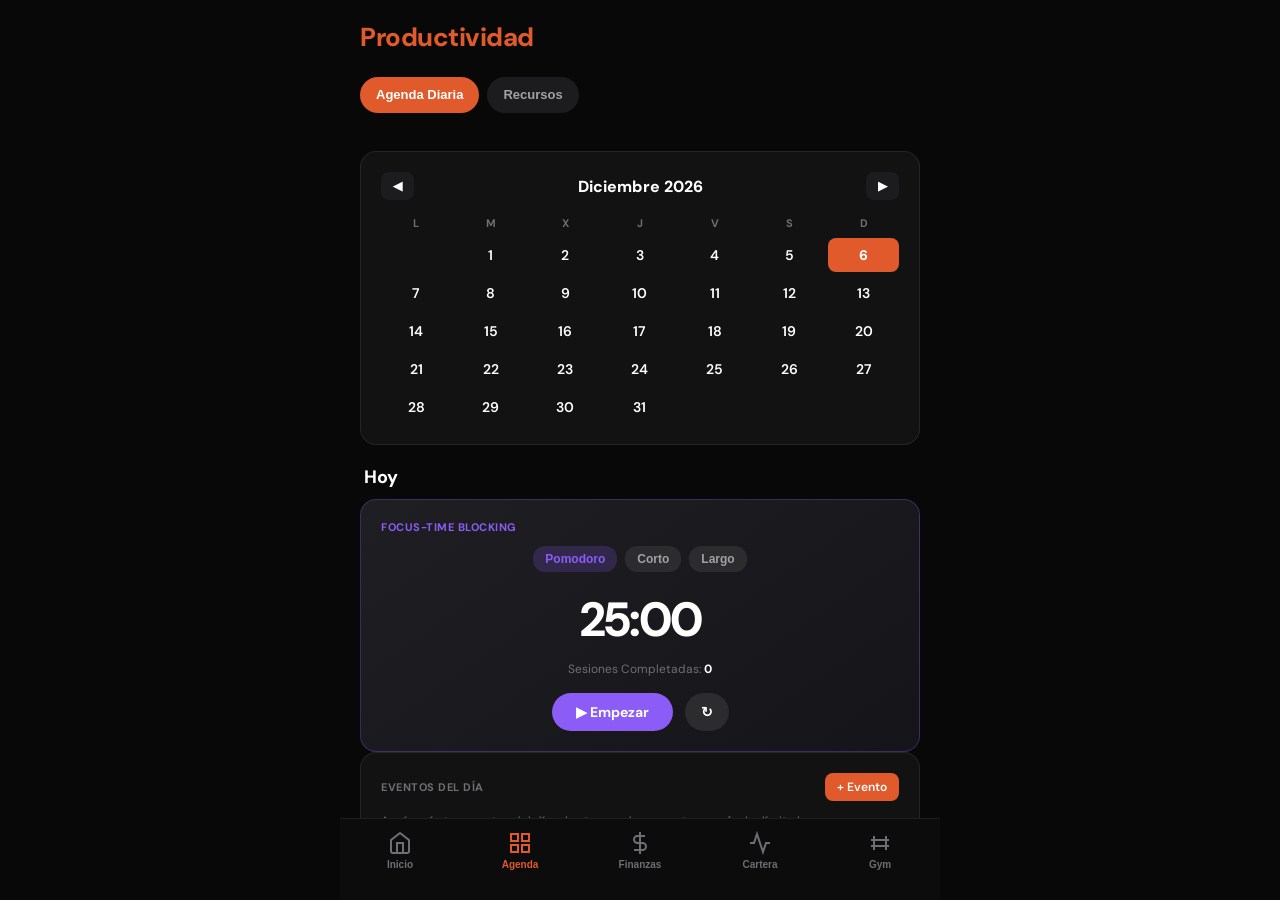
==== commit 6c56f932: "Update calendario.html" ====
--- a/calendario.html
+++ b/calendario.html
@@ -86,7 +86,7 @@
           <div class="card card-full">
             <div class="card-header" style="margin-bottom:12px;">
                 <span class="card-title" style="margin-bottom:0;">EVENTOS DEL DÍA</span>
-                <button class="btn btn-sm" style="background:var(--bg3); color:var(--t1);" onclick="openModal('modal-task')">+ Evento</button>
+                <button class="btn btn-sm" style="background:var(--acc); color:var(--t1);" onclick="openModal('modal-task')">+ Evento</button>
             </div>
             <div style="font-size:12px; color:var(--t3); margin-bottom:16px;">Aquí verás tus eventos del día y las tareas de proyectos con fecha límite hoy.</div>
             <div id="tasks-list"></div>
